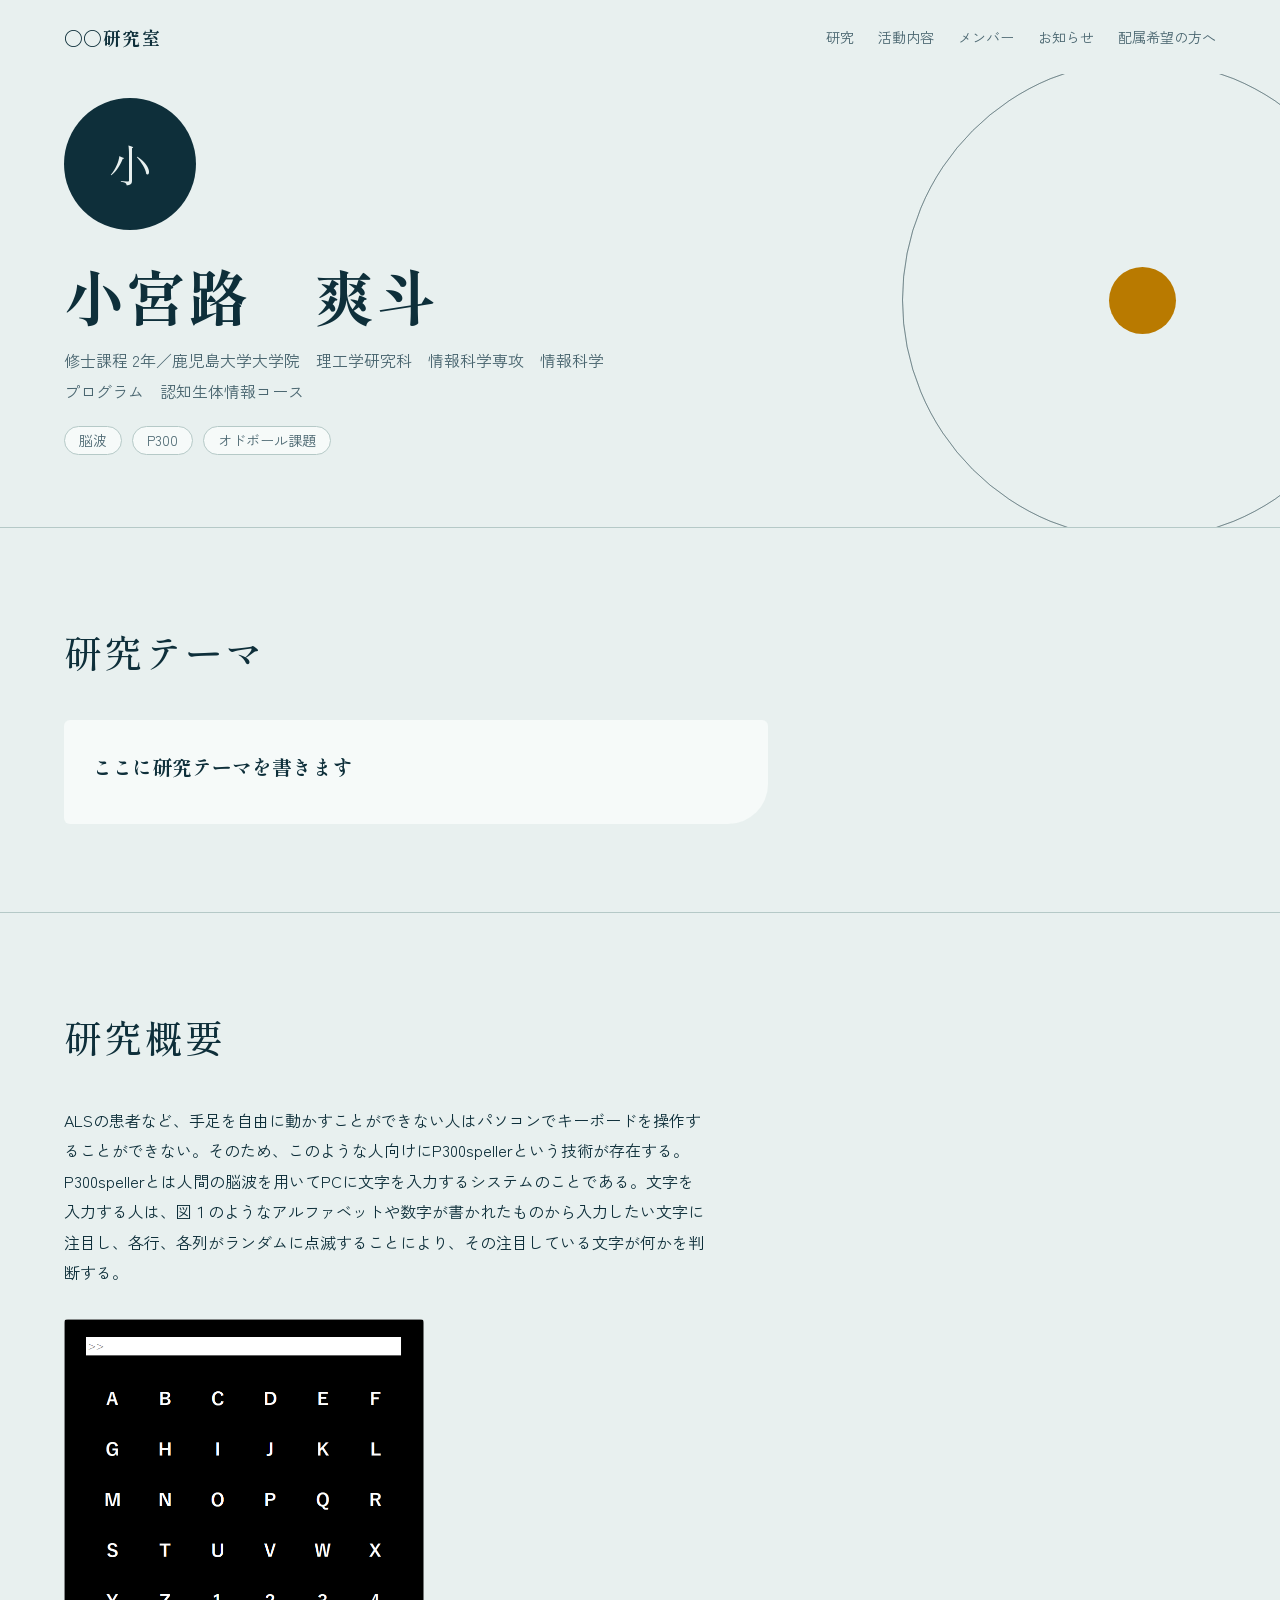
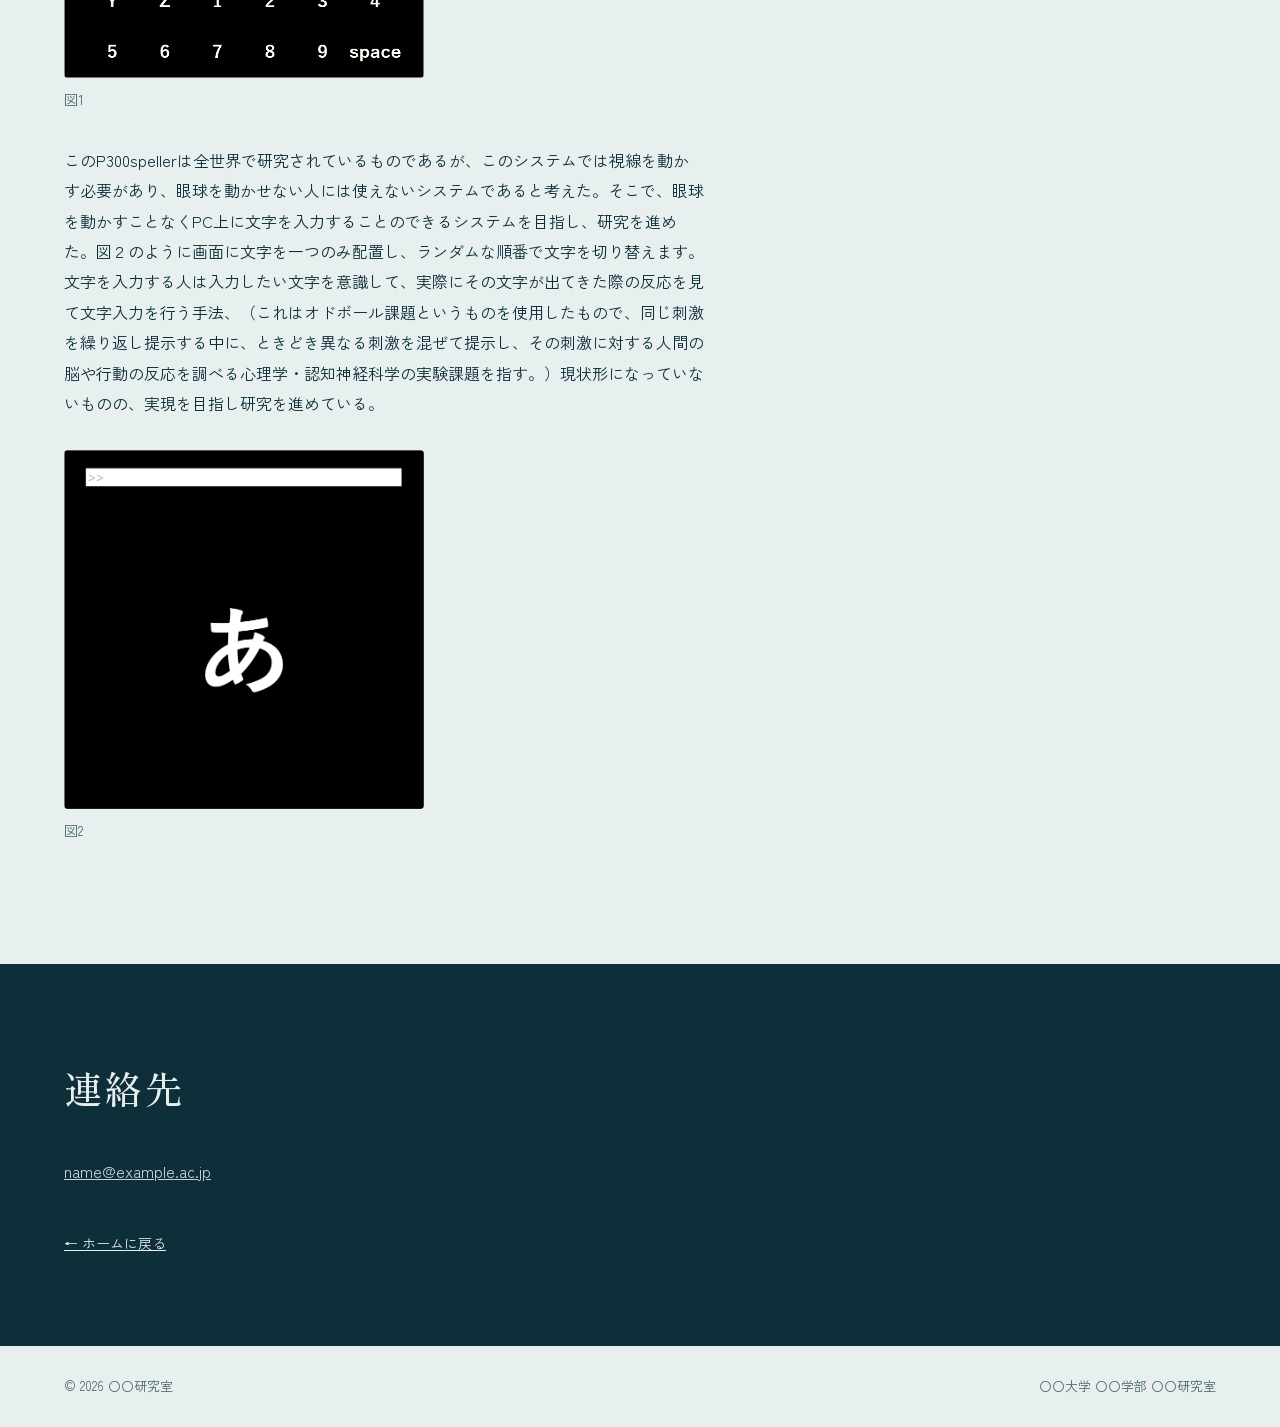
==== researcher-1.html @ 86d59495 "Update researcher-1.html" ====
<!DOCTYPE html>
<html lang="ja">
<head>
<meta charset="UTF-8">
<meta name="viewport" content="width=device-width, initial-scale=1">
<title>研究紹介</title>
<link rel="stylesheet" href="https://fonts.googleapis.com/css2?family=Shippori+Mincho:wght@500;800&family=Zen+Kaku+Gothic+New:wght@400;500&display=swap">
<link rel="stylesheet" href="style.css">
</head>
<body>
<nav id="site-nav"></nav>
<main id="main"></main>
<footer id="site-footer"></footer>
<script src="site.js"></script>
<script>
/* この研究者の内容。ここを編集してください */
renderResearcher({
  name: "小宮路　爽斗",
  role: "修士課程 2年",
  affiliation: "鹿児島大学大学院　理工学研究科　情報科学専攻　情報科学プログラム　認知生体情報コース",
  photo: "",                       // 例: "images/yamada.jpg"
  keywords: ["脳波", "P300", "オドボール課題"],
  summary: [
    "ALSの患者など、手足を自由に動かすことができない人はパソコンでキーボードを操作することができない。そのため、このような人向けにP300spellerという技術が存在する。P300spellerとは人間の脳波を用いてPCに文字を入力するシステムのことである。文字を入力する人は、図１のようなアルファベットや数字が書かれたものから入力したい文字に注目し、各行、各列がランダムに点滅することにより、その注目している文字が何かを判断する。",
    { src: "images/fig1.png", caption: "", width: "360px" },   // 図1：文章の途中に入る画像（width で大きさを調整）
    "このP300spellerは全世界で研究されているものであるが、このシステムでは視線を動かす必要があり、眼球を動かせない人には使えないシステムであると考えた。そこで、眼球を動かすことなくPC上に文字を入力することのできるシステムを目指し、研究を進めた。図２のように画面に文字を一つのみ配置し、ランダムな順番で文字を切り替えます。文字を入力する人は入力したい文字を意識して、実際にその文字が出てきた際の反応を見て文字入力を行う手法、（これはオドボール課題というものを使用したもので、同じ刺激を繰り返し提示する中に、ときどき異なる刺激を混ぜて提示し、その刺激に対する人間の脳や行動の反応を調べる心理学・認知神経科学の実験課題を指す。）現状形になっていないものの、実現を目指し研究を進めている。",
    { src: "images/fig2.png", caption: "", width: "360px" }    // 図2：研究概要の最後に入る画像
  ],
  topics: [   // 研究テーマ（テーマ名のみ。説明を足すときは text: "..." を追加）
    { title: "ここに研究テーマを書きます" }
  ],
  email: "name@example.ac.jp"
});
</script>
</body>
</html>
---- style.css ----
/* ===== デザイン設定：色とフォントはここで変更 ===== */
:root{
  --bg:#e8f0ef; --surface:#f6faf9; --ink:#0e2f3a; --muted:#4a6670; --line:#b5c9c7;
  --accent:#b97a00; --deep:#0e2f3a; --onDeep:#e8f0ef; --ring:rgba(14,47,58,.22);
  --serif:"Shippori Mincho","Hiragino Mincho ProN","Yu Mincho",serif;
  --sans:"Zen Kaku Gothic New","Hiragino Sans","Yu Gothic",sans-serif;
  color-scheme:light;
}
@media (prefers-color-scheme:dark){
  :root{--bg:#0a1d25;--surface:#10303b;--ink:#e3eeed;--muted:#97b2b8;--line:#244652;--accent:#f0b840;--deep:#05131a;--onDeep:#e3eeed;--ring:rgba(227,238,237,.2);color-scheme:dark}
}
*{box-sizing:border-box}
html{scroll-behavior:smooth;scroll-padding-top:8px}
body{margin:0;background:var(--bg);color:var(--ink);font-family:var(--sans);line-height:1.9;font-size:16px;-webkit-text-size-adjust:100%}
a{color:inherit}
:focus-visible{outline:2px solid var(--accent);outline-offset:3px}

/* nav */
nav{display:flex;justify-content:space-between;align-items:center;flex-wrap:wrap;gap:8px 24px;padding:20px clamp(20px,5vw,64px);position:relative;z-index:2}
nav .logo{font-family:var(--serif);font-weight:700;font-size:18px;letter-spacing:.08em;text-decoration:none}
nav div{display:flex;gap:24px;font-size:14px;flex-wrap:wrap}
nav div a{text-decoration:none;color:var(--muted)}
nav div a:hover,nav div a[aria-current]{color:var(--ink)}

/* hero */
.hero{position:relative;min-height:80vh;padding:40px clamp(20px,5vw,64px) 80px;display:flex;flex-direction:column;justify-content:flex-end;overflow:hidden}
.ripples{position:absolute;right:-8vw;top:46%;width:min(80vw,720px);aspect-ratio:1;transform:translateY(-50%)}
.ripples i{position:absolute;inset:0;margin:auto;border-radius:50%;border:1.5px solid var(--ring);animation:ring 9s ease-out infinite}
.ripples i:nth-child(2){animation-delay:-3s}
.ripples i:nth-child(3){animation-delay:-6s}
.ripples em{position:absolute;inset:0;margin:auto;width:14%;aspect-ratio:1;border-radius:50%;background:var(--accent)}
@keyframes ring{from{width:12%;height:12%;opacity:1}to{width:100%;height:100%;opacity:0}}
.hero h1{position:relative;font-family:var(--serif);font-weight:800;font-size:clamp(38px,7vw,88px);line-height:1.35;letter-spacing:.04em;margin:0 0 24px;max-width:12em}
.hero p{position:relative;max-width:34em;margin:0;color:var(--muted)}
.facts{display:flex;gap:clamp(20px,4vw,56px);flex-wrap:wrap;margin-top:36px;position:relative}
.facts div{border-left:2px solid var(--accent);padding-left:14px;font-size:14px;color:var(--muted)}
.facts b{display:block;font-family:var(--serif);font-size:22px;color:var(--ink)}

/* sections */
section{padding:88px clamp(20px,5vw,64px);border-top:1px solid var(--line)}
h2{font-family:var(--serif);font-weight:500;font-size:clamp(26px,3.4vw,38px);letter-spacing:.06em;margin:0 0 32px}
h3.group{font-family:var(--serif);font-weight:500;font-size:16px;letter-spacing:.12em;color:var(--accent);margin:0 0 20px}
h3.group:not(:first-of-type){margin-top:48px}
.text{max-width:52em}
.text p{max-width:40em;margin:0 0 1em}

.themes{display:grid;grid-template-columns:repeat(3,1fr);gap:20px}
.theme{background:var(--surface);padding:28px;border-radius:6px 6px 40px 6px}
.theme h3{font-family:var(--serif);font-size:20px;margin:0 0 10px}
.theme p{margin:0;color:var(--muted);font-size:15px}
.theme img{display:block;max-width:100%;margin-top:16px;border-radius:4px}
.themes .theme:nth-child(3n+2){transform:translateY(28px)}
.themes.one{grid-template-columns:1fr;max-width:44em}

.people{display:grid;grid-template-columns:repeat(auto-fill,minmax(220px,1fr));gap:28px 20px}
.person{font-size:14px;color:var(--muted);text-decoration:none;display:block}
.person .av{width:84px;height:84px;border-radius:50%;margin-bottom:12px;background:var(--deep);color:var(--onDeep);display:grid;place-items:center;font-family:var(--serif);font-size:28px;overflow:hidden}
.person .av img{width:100%;height:100%;object-fit:cover}
.person b{display:block;color:var(--ink);font-size:16px}
.person .go{display:inline-block;margin-top:6px;color:var(--accent);font-weight:500;transition:transform .2s}
a.person:hover b{text-decoration:underline;text-underline-offset:5px;text-decoration-thickness:1px}
a.person:hover .go{transform:translateX(6px)}
a.person:hover .av{background:var(--accent);color:var(--bg)}

ul.pubs{list-style:none;margin:0;padding:0;max-width:52em}
.pubs li{display:grid;grid-template-columns:5em 1fr;gap:12px;padding:16px 0;border-bottom:1px solid var(--line)}
.pubs.news li{grid-template-columns:8em 1fr}
.pubs time,.pubs .year{font-family:var(--serif);color:var(--accent);font-weight:800}
.pubs b{font-weight:500;color:var(--ink)}
.pubs span.note{display:block;color:var(--muted);font-size:14px}

.join{background:var(--deep);color:var(--onDeep);border-top:0}
.join p{max-width:36em;color:inherit;opacity:.85;margin:0 0 1em}
.join a.btn{display:inline-block;margin-top:12px;background:var(--accent);color:#10222a;text-decoration:none;font-weight:500;padding:12px 28px;border-radius:999px;transition:transform .2s}
.join a.btn:hover{transform:translateY(-2px)}
.join dl{display:grid;grid-template-columns:7em 1fr;gap:8px 12px;margin:32px 0 0;font-size:14px;opacity:.85}
.join dd{margin:0}
.join a{color:inherit}
.join a.btn{color:#10222a}

/* researcher page */
.hero.small{min-height:auto;padding:24px clamp(20px,5vw,64px) 72px;justify-content:flex-start}
.hero.small .ripples{top:50%;width:min(60vw,480px)}
.hero.small .av{position:relative;width:132px;height:132px;border-radius:50%;margin-bottom:24px;background:var(--deep);color:var(--onDeep);display:grid;place-items:center;font-family:var(--serif);font-size:44px;overflow:hidden}
 .figures{display:grid;grid-template-columns:repeat(2,1fr);gap:24px;margin-top:36px;max-width:52em}
.figures.one{grid-template-columns:1fr}
.figures figure{margin:0}
.text>figure{margin:32px 0}
.figures img,.text>figure img{display:block;width:100%;border-radius:4px}
.figures .ph,.text>figure .ph{aspect-ratio:4/3;display:grid;place-items:center;border:1px dashed var(--line);border-radius:4px;background:var(--surface);color:var(--muted);font-size:14px}
.figures figcaption,.text>figure figcaption{margin-top:8px;font-size:14px;color:var(--muted)}
.hero.small .av img{width:100%;height:100%;object-fit:cover}
.hero.small h1{font-size:clamp(34px,5.5vw,60px);margin-bottom:10px}
ul.tags{display:flex;flex-wrap:wrap;gap:8px 10px;list-style:none;margin:20px 0 0;padding:0;position:relative}
ul.tags li{border:1px solid var(--line);border-radius:999px;padding:0 14px;font-size:14px;color:var(--muted);background:var(--surface)}
.back{display:inline-block;margin-top:28px;font-size:14px}

footer{padding:28px clamp(20px,5vw,64px);color:var(--muted);font-size:13px;display:flex;justify-content:space-between;gap:12px;flex-wrap:wrap}

@media (max-width:760px){
  nav div{gap:14px}
  .themes{grid-template-columns:1fr}
  .themes .theme:nth-child(3n+2){transform:none}
  .people{grid-template-columns:1fr 1fr}
  .figures{grid-template-columns:1fr}
  .ripples{top:30%;right:-30vw;width:110vw}
  .hero.small .ripples{top:30%}
  .pubs li,.pubs.news li{grid-template-columns:1fr;gap:2px}
}
@media (prefers-reduced-motion:reduce){
  .ripples i{animation:none;width:60%;height:60%}
  .ripples i:nth-child(2){width:36%;height:36%}
  .ripples i:nth-child(3){width:84%;height:84%}
  html{scroll-behavior:auto}*{transition:none!important}
}
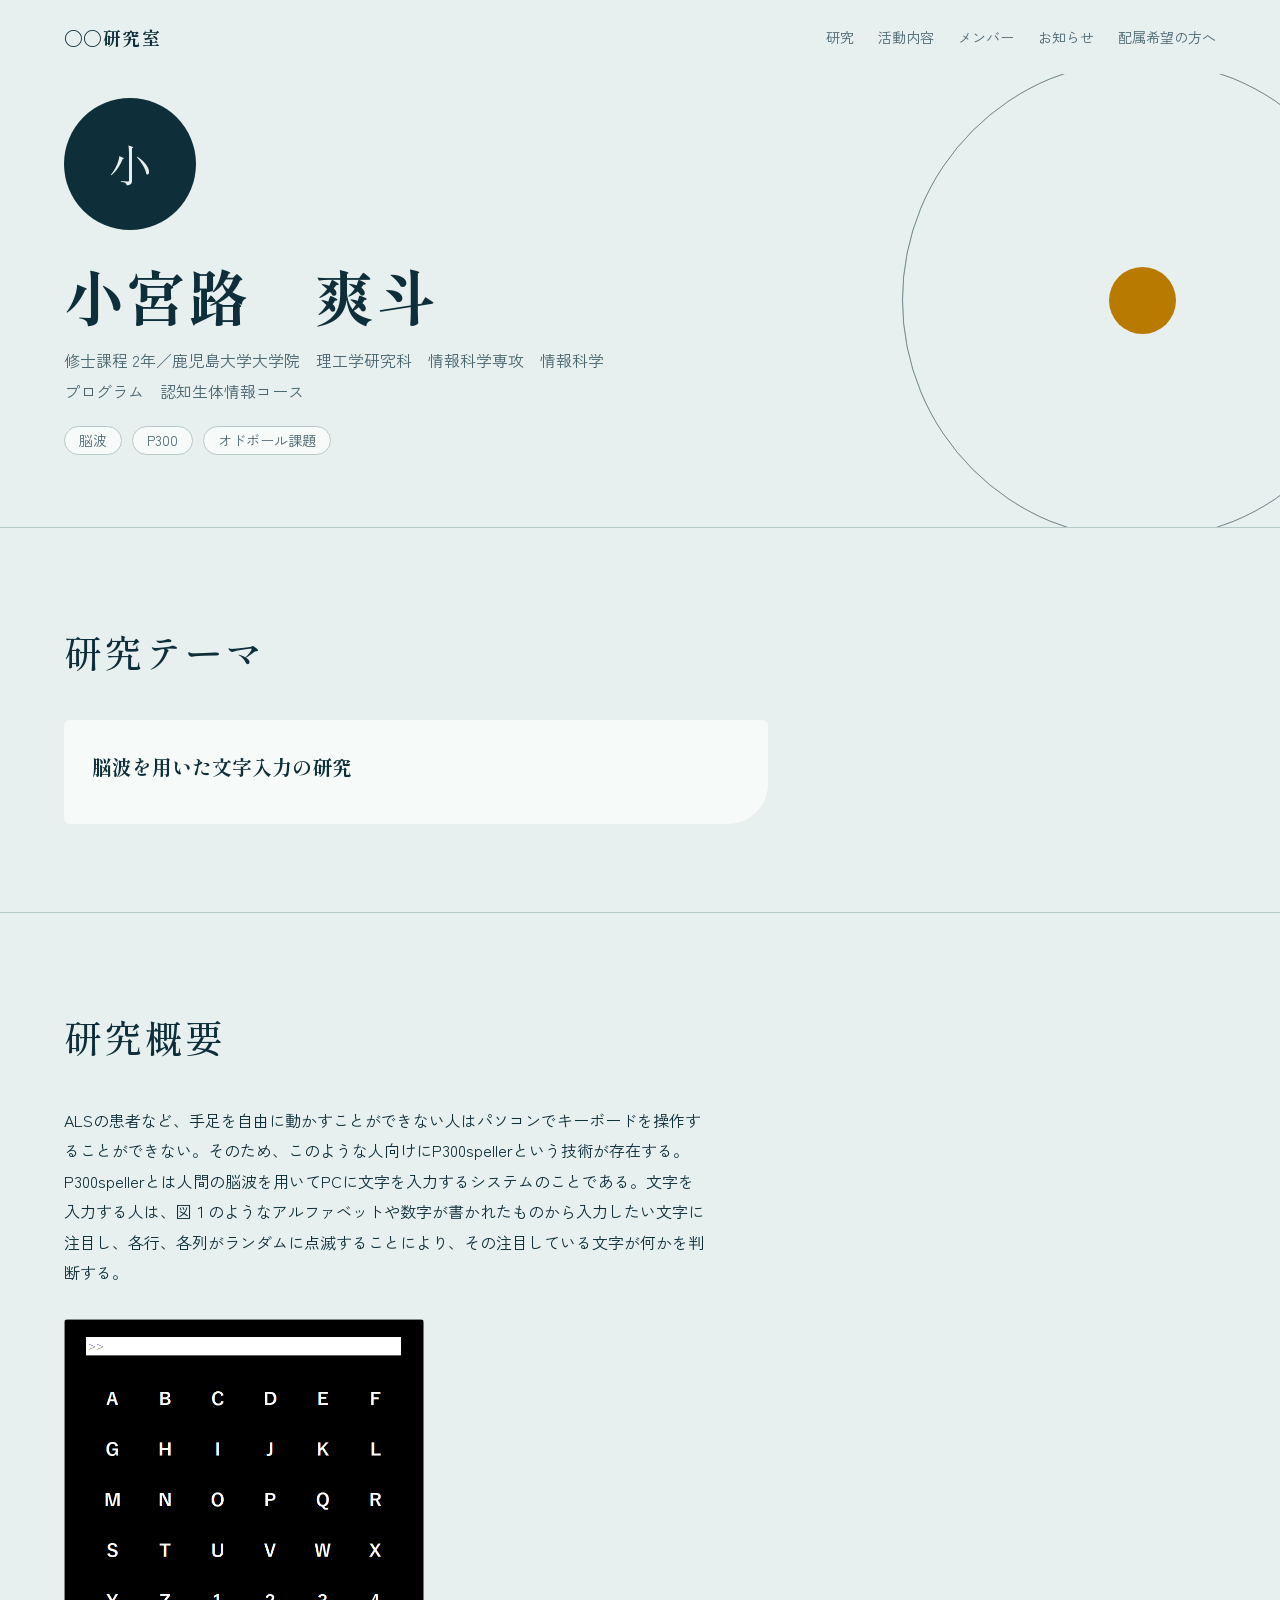
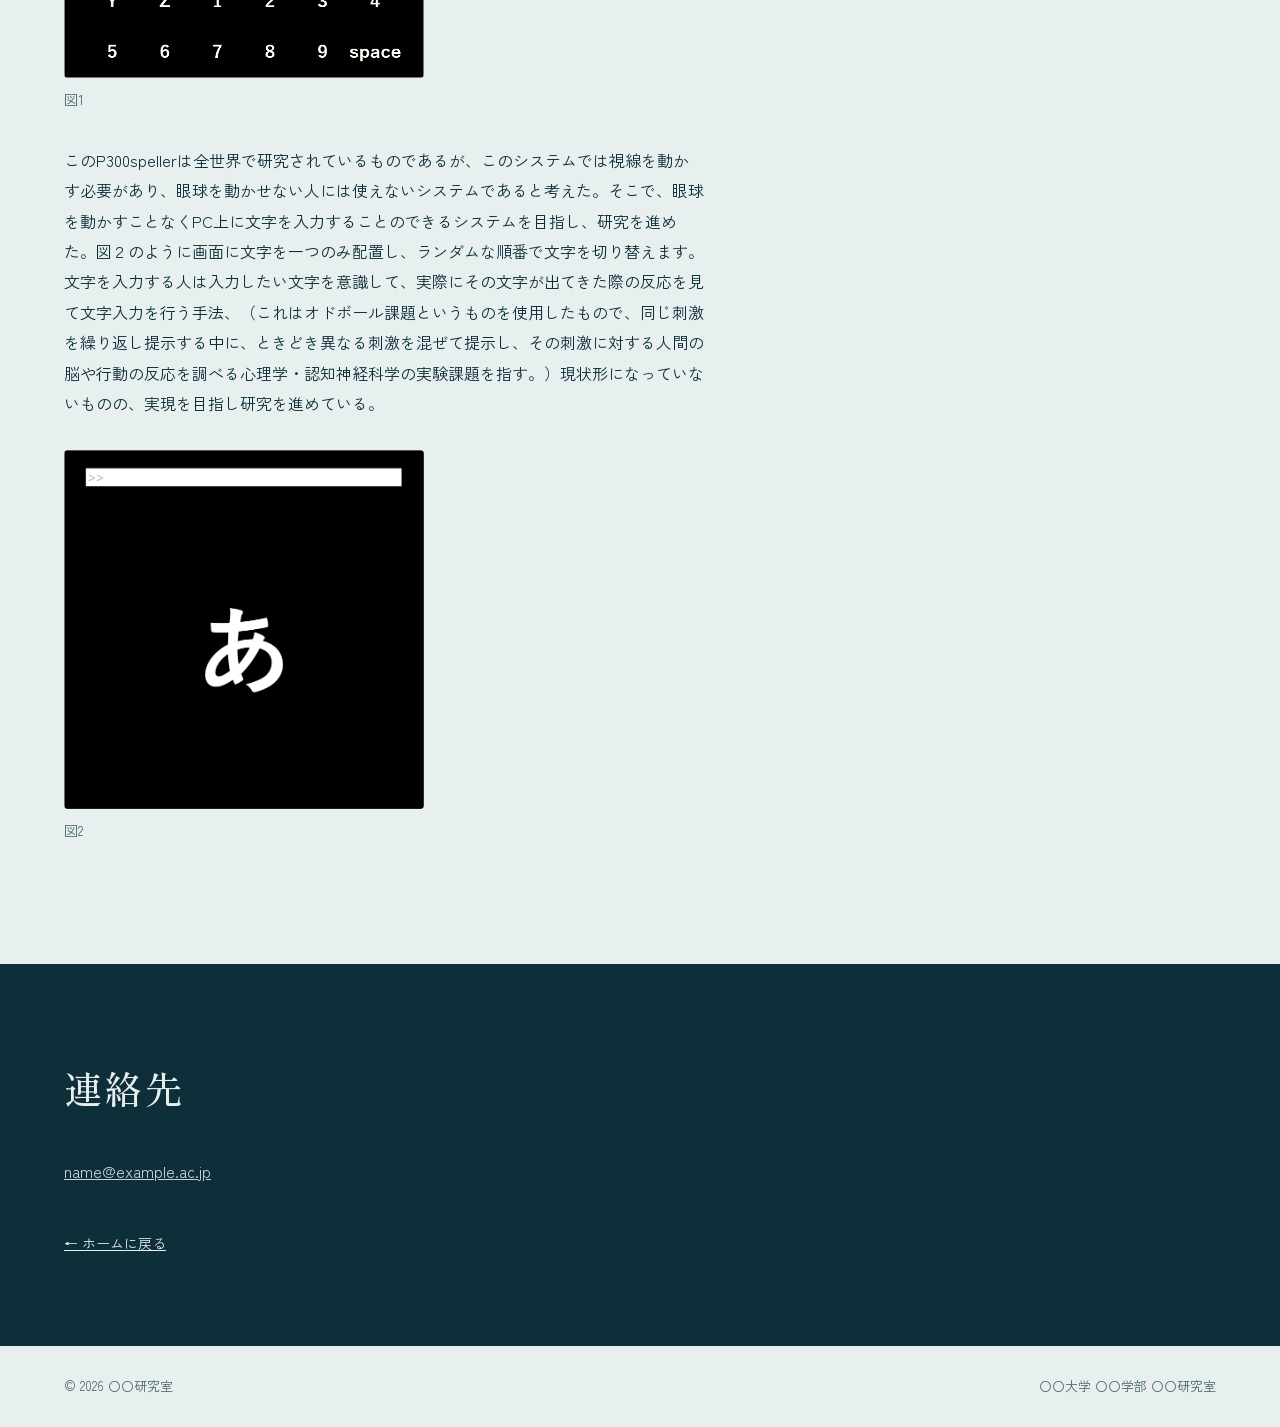
==== commit 6e62344f: "Update researcher-1.html" ====
--- a/researcher-1.html
+++ b/researcher-1.html
@@ -27,7 +27,7 @@
     { src: "images/fig2.png", caption: "", width: "360px" }    // 図2：研究概要の最後に入る画像
   ],
   topics: [   // 研究テーマ（テーマ名のみ。説明を足すときは text: "..." を追加）
-    { title: "ここに研究テーマを書きます" }
+    { title: "脳波を用いた文字入力の研究" }
   ],
   email: "name@example.ac.jp"
 });
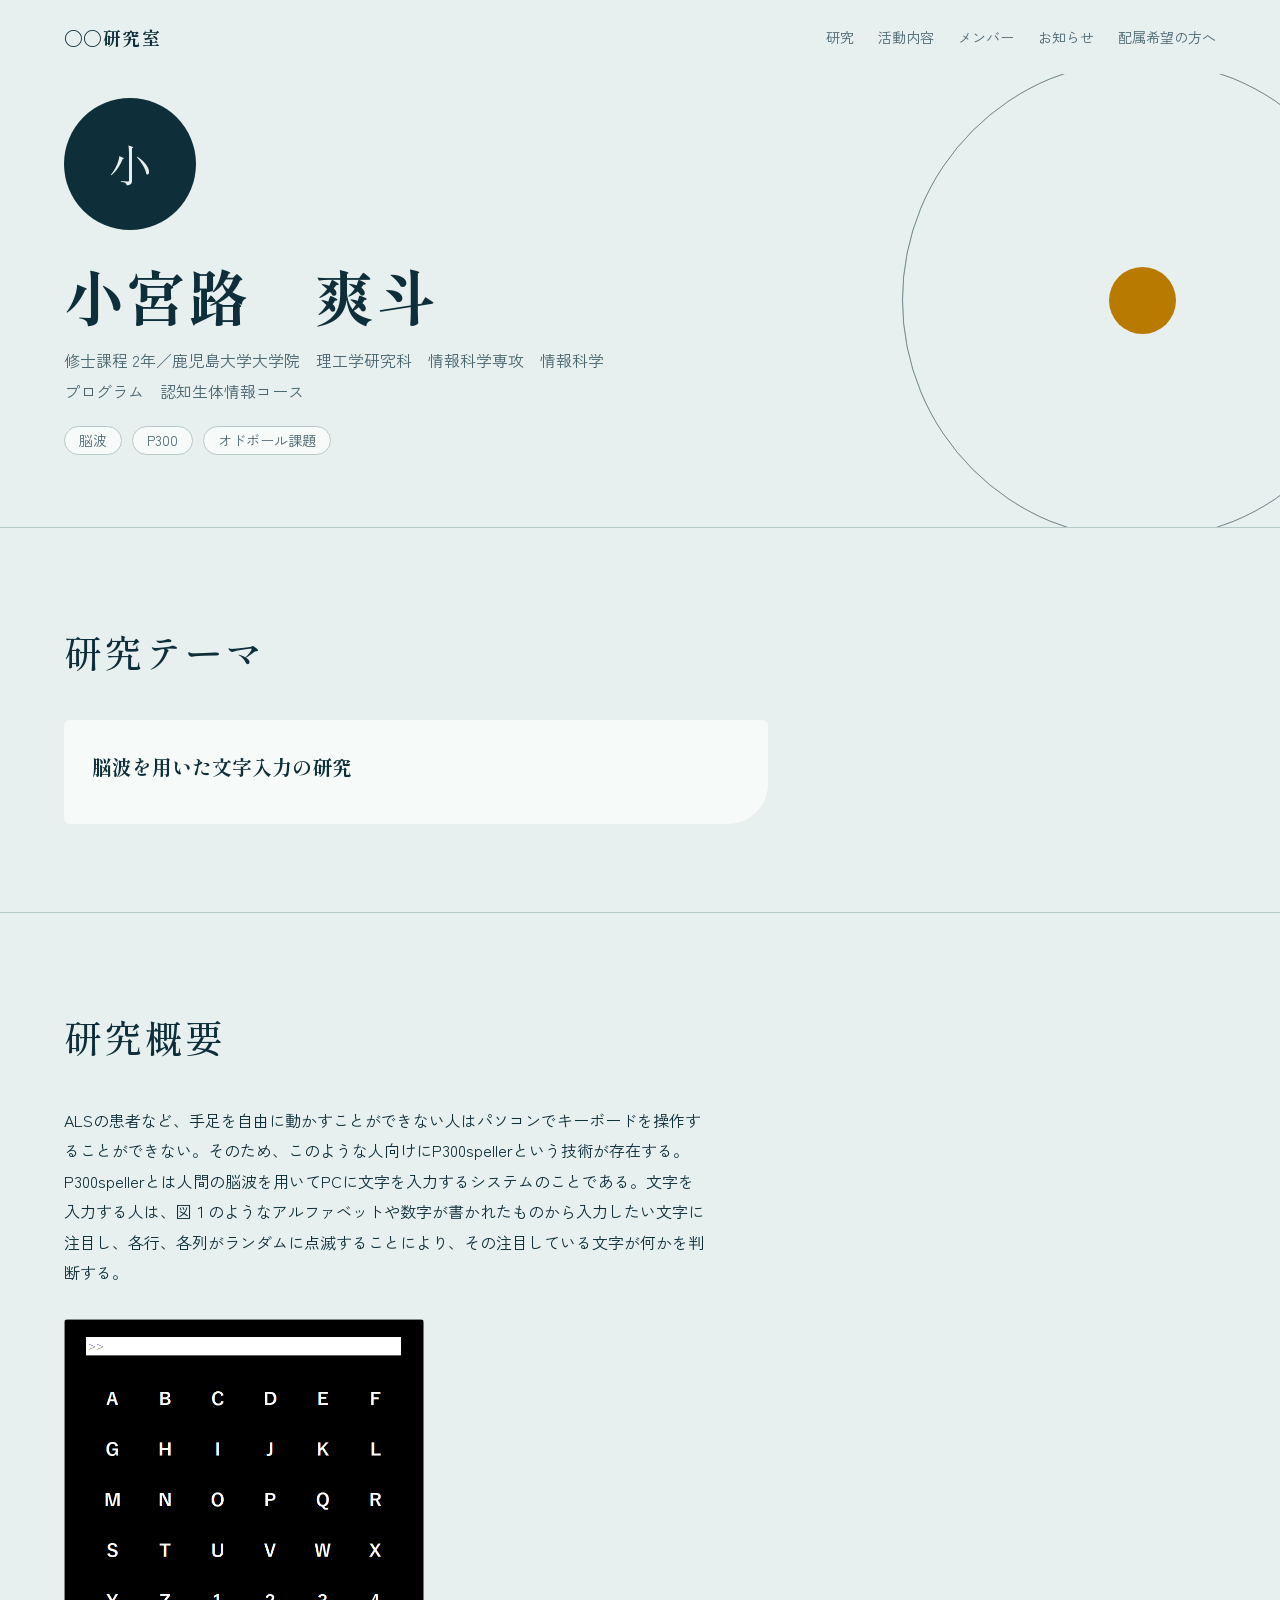
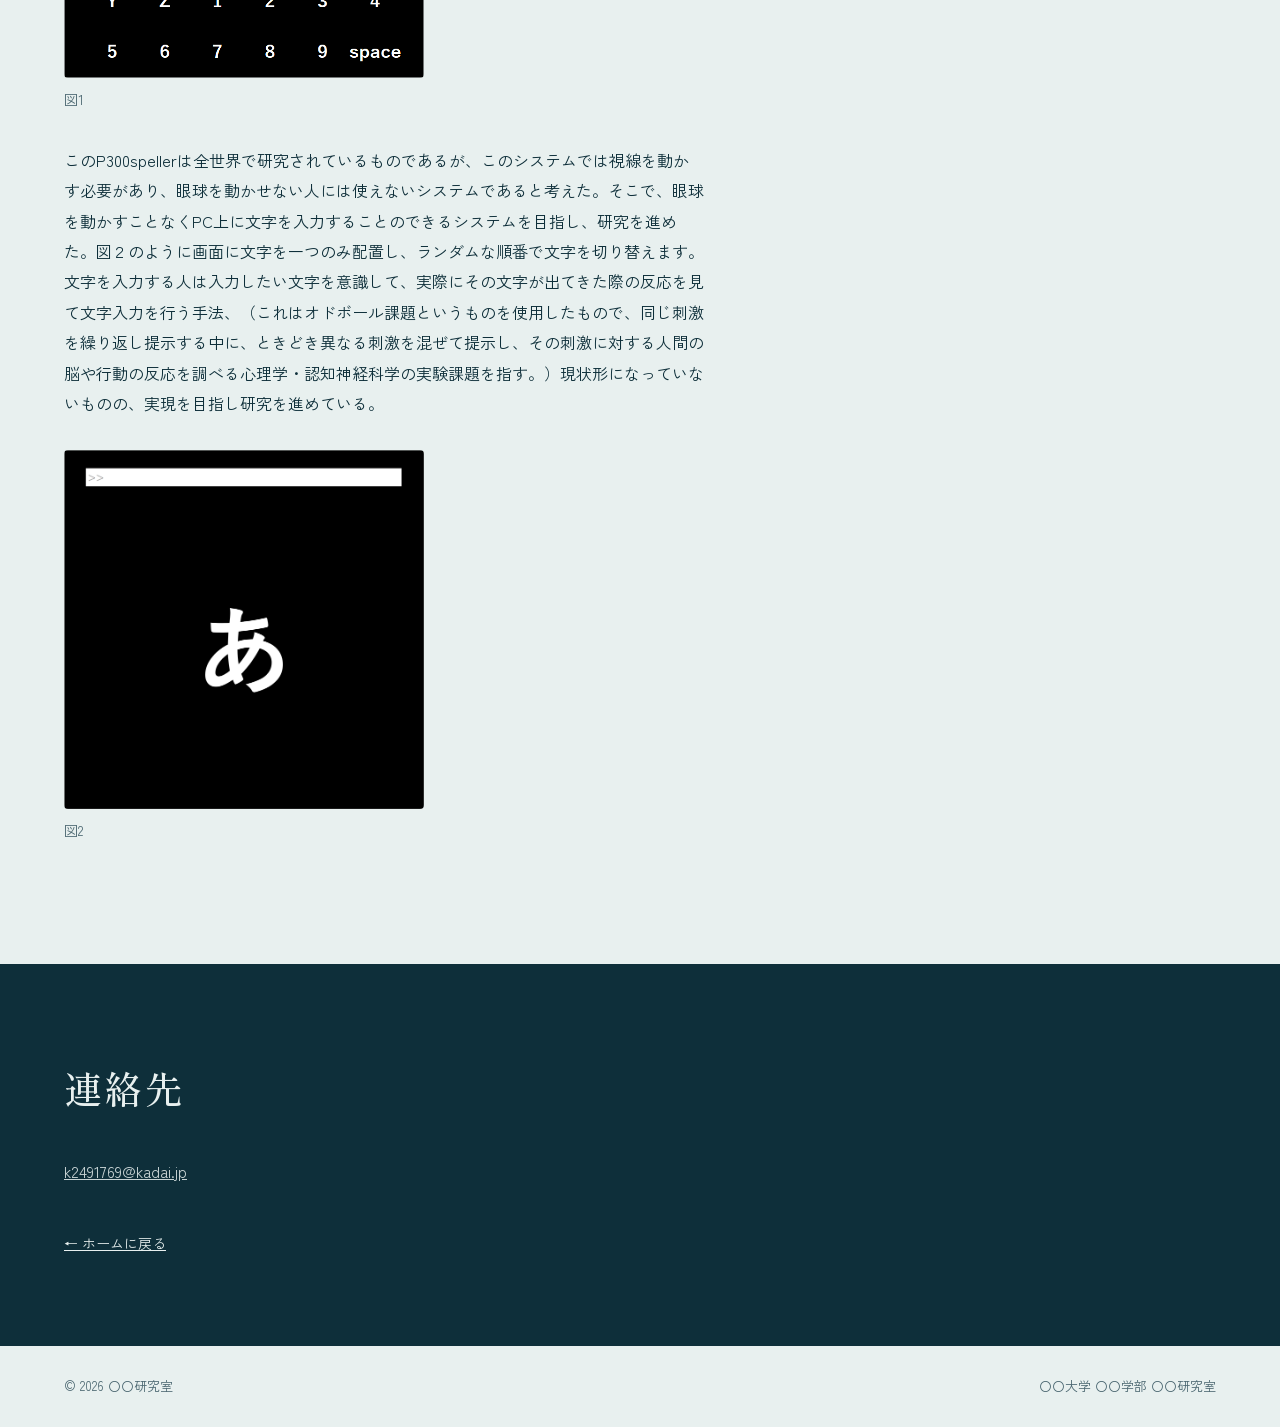
==== commit eacbd417: "Update researcher-1.html" ====
--- a/researcher-1.html
+++ b/researcher-1.html
@@ -29,7 +29,7 @@
   topics: [   // 研究テーマ（テーマ名のみ。説明を足すときは text: "..." を追加）
     { title: "脳波を用いた文字入力の研究" }
   ],
-  email: "name@example.ac.jp"
+  email: "k2491769@kadai.jp"
 });
 </script>
 </body>
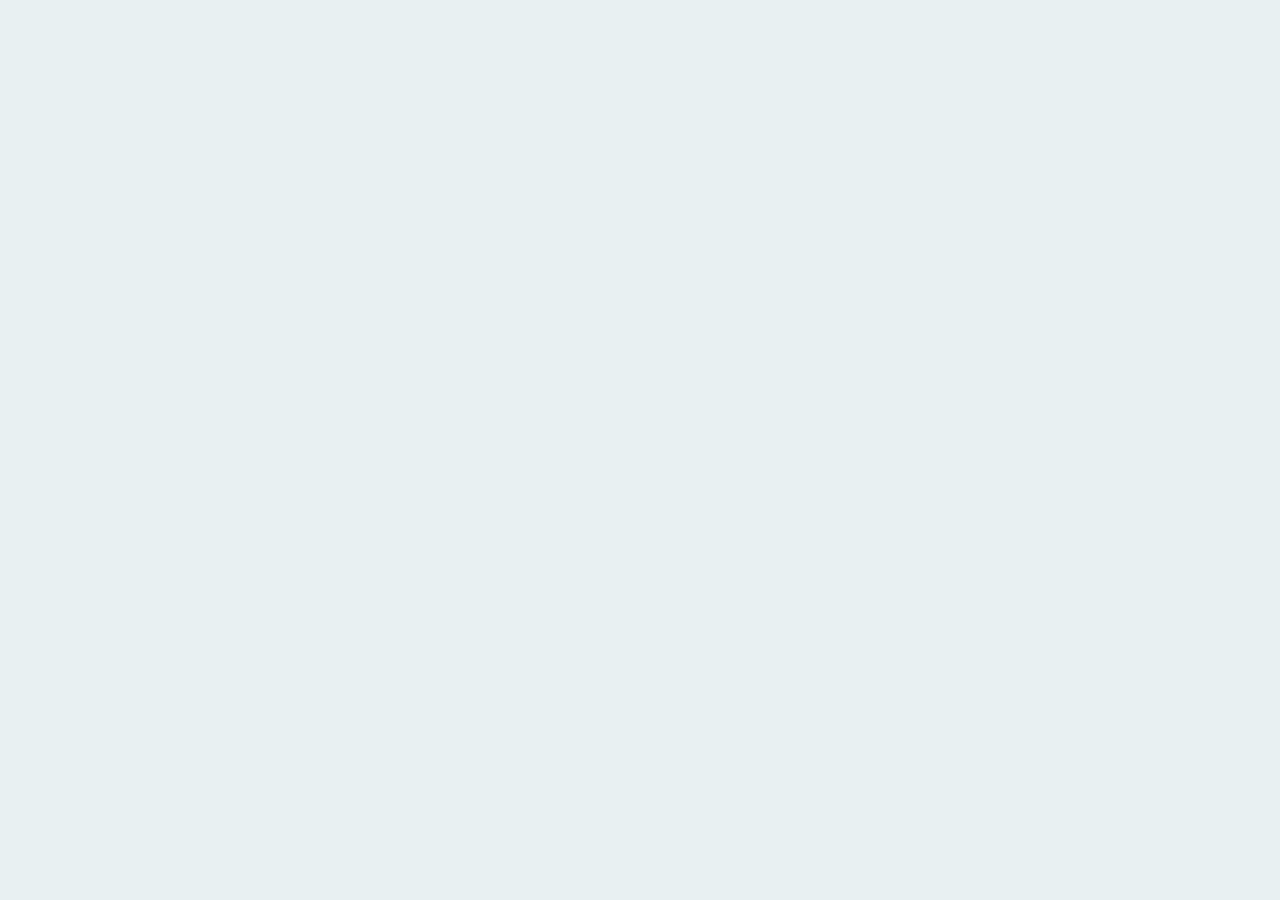
==== commit 7be6e032: "Update researcher-1.html" ====
--- a/researcher-1.html
+++ b/researcher-1.html
@@ -28,6 +28,13 @@
   ],
   topics: [   // 研究テーマ（テーマ名のみ。説明を足すときは text: "..." を追加）
     { title: "脳波を用いた文字入力の研究" }
+  challenges: [   // 研究で苦労したこと（文章。画像も summary と同じ書き方で入れられます）
+    "研究を進める中で苦労したことと、それをどう乗り越えたかを書きます。",
+    "なかなか思うような結果が出なく、意欲がなくなることが多くありましたが、仲間たちの協力もあり何とか研究を続けることができた"
+  ],
+  faq: [   // よくある質問（q: 質問, a: 答え。項目は自由に増減できます）
+    { q: "配属前に勉強しておくことはありますか？", a: "研究したいテーマについて勉強しておくといいですが、必須ではないです。" },
+    { q: "研究室での1日の過ごし方を教えてください。", a: "コアタイムはなく、基本研究室にいることはないです。自宅で解析を進めることがほとんどです" }
   ],
   email: "k2491769@kadai.jp"
 });
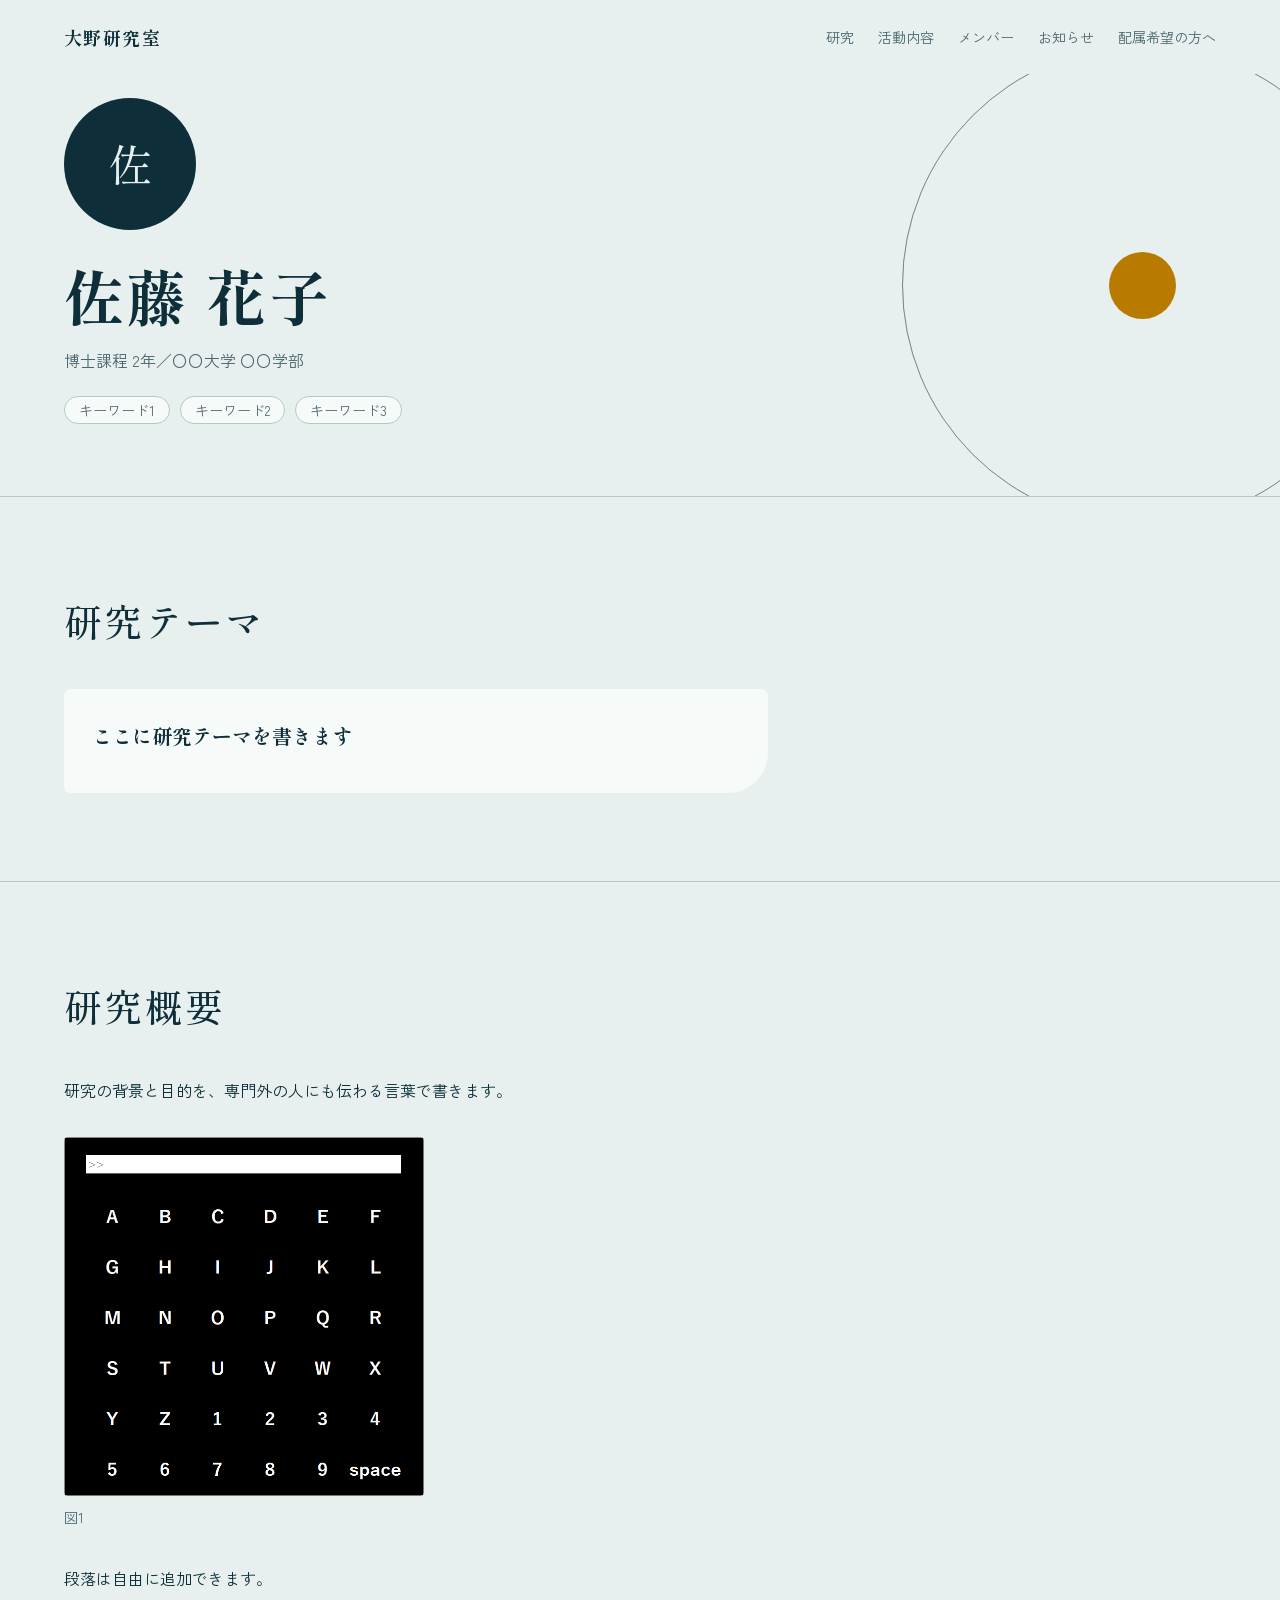
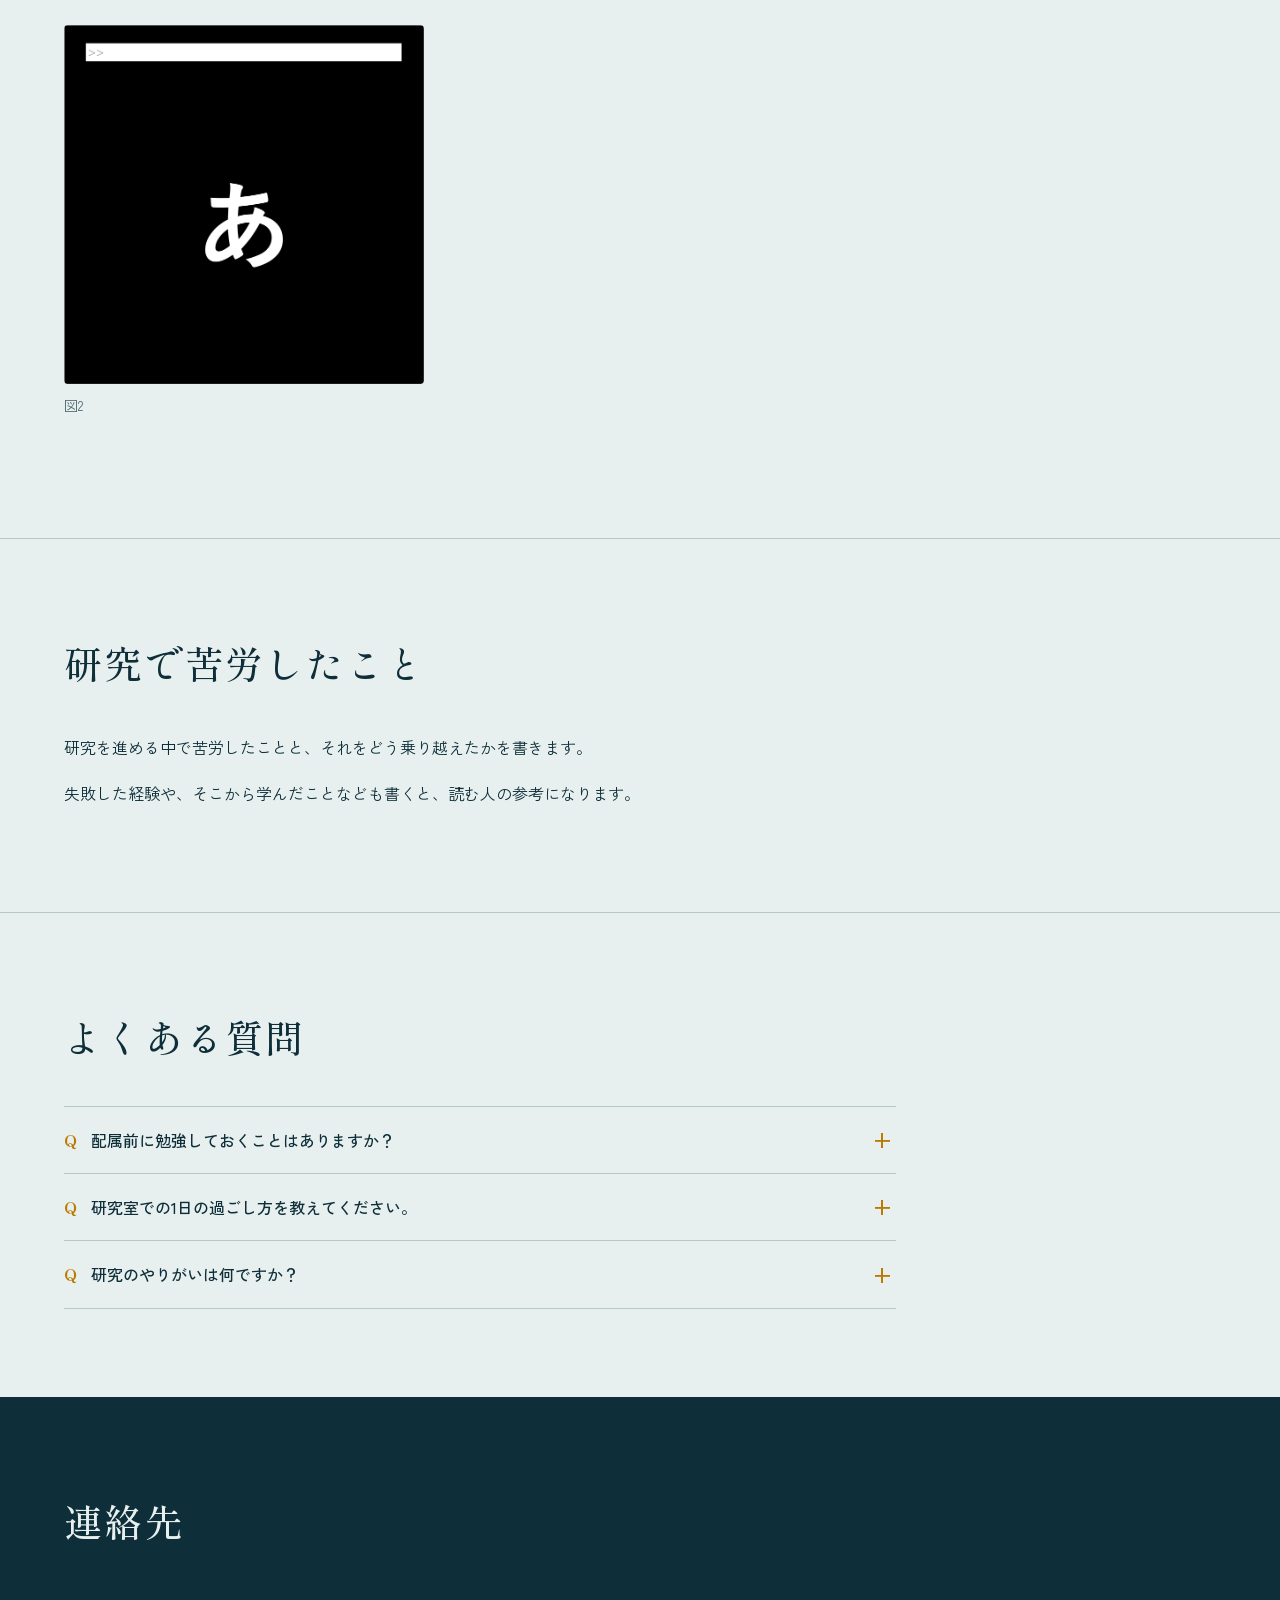
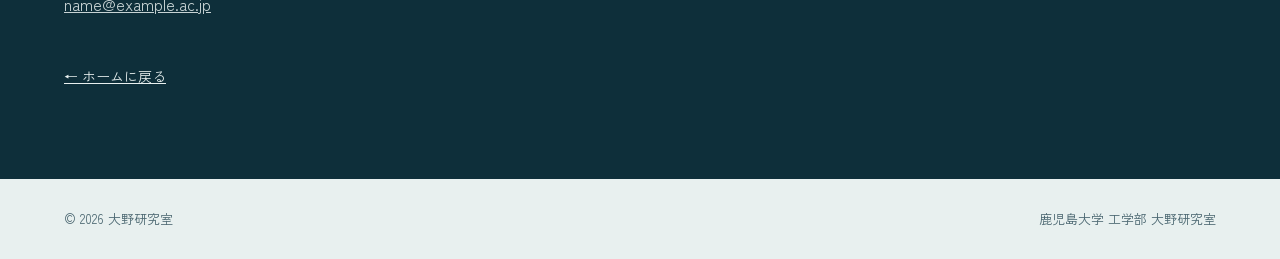
==== commit 3e732ed2: "Update researcher-1.html" ====
--- a/researcher-1.html
+++ b/researcher-1.html
@@ -14,30 +14,63 @@
 <script src="site.js"></script>
 <script>
 /* この研究者の内容。ここを編集してください */
-renderResearcher({
-  name: "小宮路　爽斗",
-  role: "修士課程 2年",
-  affiliation: "鹿児島大学大学院　理工学研究科　情報科学専攻　情報科学プログラム　認知生体情報コース",
+const R1 = {
+  name: "佐藤 花子",
+  role: "博士課程 2年",
+  affiliation: "〇〇大学 〇〇学部",
   photo: "",                       // 例: "images/yamada.jpg"
-  keywords: ["脳波", "P300", "オドボール課題"],
+  keywords: ["キーワード1", "キーワード2", "キーワード3"],
   summary: [
-    "ALSの患者など、手足を自由に動かすことができない人はパソコンでキーボードを操作することができない。そのため、このような人向けにP300spellerという技術が存在する。P300spellerとは人間の脳波を用いてPCに文字を入力するシステムのことである。文字を入力する人は、図１のようなアルファベットや数字が書かれたものから入力したい文字に注目し、各行、各列がランダムに点滅することにより、その注目している文字が何かを判断する。",
+    "研究の背景と目的を、専門外の人にも伝わる言葉で書きます。",
     { src: "images/fig1.png", caption: "", width: "360px" },   // 図1：文章の途中に入る画像（width で大きさを調整）
-    "このP300spellerは全世界で研究されているものであるが、このシステムでは視線を動かす必要があり、眼球を動かせない人には使えないシステムであると考えた。そこで、眼球を動かすことなくPC上に文字を入力することのできるシステムを目指し、研究を進めた。図２のように画面に文字を一つのみ配置し、ランダムな順番で文字を切り替えます。文字を入力する人は入力したい文字を意識して、実際にその文字が出てきた際の反応を見て文字入力を行う手法、（これはオドボール課題というものを使用したもので、同じ刺激を繰り返し提示する中に、ときどき異なる刺激を混ぜて提示し、その刺激に対する人間の脳や行動の反応を調べる心理学・認知神経科学の実験課題を指す。）現状形になっていないものの、実現を目指し研究を進めている。",
+    "段落は自由に追加できます。",
     { src: "images/fig2.png", caption: "", width: "360px" }    // 図2：研究概要の最後に入る画像
   ],
   topics: [   // 研究テーマ（テーマ名のみ。説明を足すときは text: "..." を追加）
-    { title: "脳波を用いた文字入力の研究" }
+    { title: "ここに研究テーマを書きます" }
+  ],
   challenges: [   // 研究で苦労したこと（文章。画像も summary と同じ書き方で入れられます）
     "研究を進める中で苦労したことと、それをどう乗り越えたかを書きます。",
-    "なかなか思うような結果が出なく、意欲がなくなることが多くありましたが、仲間たちの協力もあり何とか研究を続けることができた"
+    "失敗した経験や、そこから学んだことなども書くと、読む人の参考になります。"
   ],
   faq: [   // よくある質問（q: 質問, a: 答え。項目は自由に増減できます）
-    { q: "配属前に勉強しておくことはありますか？", a: "研究したいテーマについて勉強しておくといいですが、必須ではないです。" },
-    { q: "研究室での1日の過ごし方を教えてください。", a: "コアタイムはなく、基本研究室にいることはないです。自宅で解析を進めることがほとんどです" }
+    { q: "配属前に勉強しておくことはありますか？", a: "ここに答えを書きます。" },
+    { q: "研究室での1日の過ごし方を教えてください。", a: "ここに答えを書きます。" },
+    { q: "研究のやりがいは何ですか？", a: "ここに答えを書きます。" }
   ],
-  email: "k2491769@kadai.jp"
-});
+  email: "name@example.ac.jp"
+};
+renderResearcher(R1);
+</script>
+<script>
+/* 「研究で苦労したこと」「よくある質問」の表示（このHTMLだけで動くようにするための処理。通常は編集不要）
+   site.js / style.css が新しい版で、すでに表示されている場合は何もしません */
+(function () {
+  var main = $("main"), join = main.querySelector("section.join");
+  var has = function (t) { return [].some.call(main.querySelectorAll("h2"), function (h) { return h.textContent === t; }); };
+  var sec = function (title, child) {
+    var s = el("section", {}, [el("h2", { textContent: title }), child]);
+    main.insertBefore(s, join);
+  };
+  if (R1.challenges && !has("研究で苦労したこと")) {
+    sec("研究で苦労したこと", el("div", { className: "text" }, R1.challenges.map(function (t) { return el("p", { textContent: t }); })));
+  }
+  if (R1.faq && !has("よくある質問")) {
+    document.head.append(el("style", { textContent:
+      ".faq{max-width:52em;border-top:1px solid var(--line)}" +
+      ".faq details{border-bottom:1px solid var(--line)}" +
+      ".faq summary{cursor:pointer;list-style:none;padding:18px 36px 18px 0;position:relative;font-weight:500}" +
+      ".faq summary::-webkit-details-marker{display:none}" +
+      ".faq summary::before{content:'Q';font-family:var(--serif);font-weight:800;color:var(--accent);margin-right:14px}" +
+      ".faq summary::after{content:'+';position:absolute;right:4px;top:50%;transform:translateY(-50%);color:var(--accent);font-size:22px}" +
+      ".faq details[open] summary::after{content:'−'}" +
+      ".faq p{position:relative;margin:0 0 20px;padding-left:28px;max-width:40em;color:var(--muted)}" +
+      ".faq p::before{content:'A';position:absolute;left:0;font-family:var(--serif);font-weight:800;color:var(--muted)}" }));
+    sec("よくある質問", el("div", { className: "faq" }, R1.faq.map(function (x) {
+      return el("details", {}, [el("summary", { textContent: x.q }), el("p", { textContent: x.a })]);
+    })));
+  }
+})();
 </script>
 </body>
 </html>
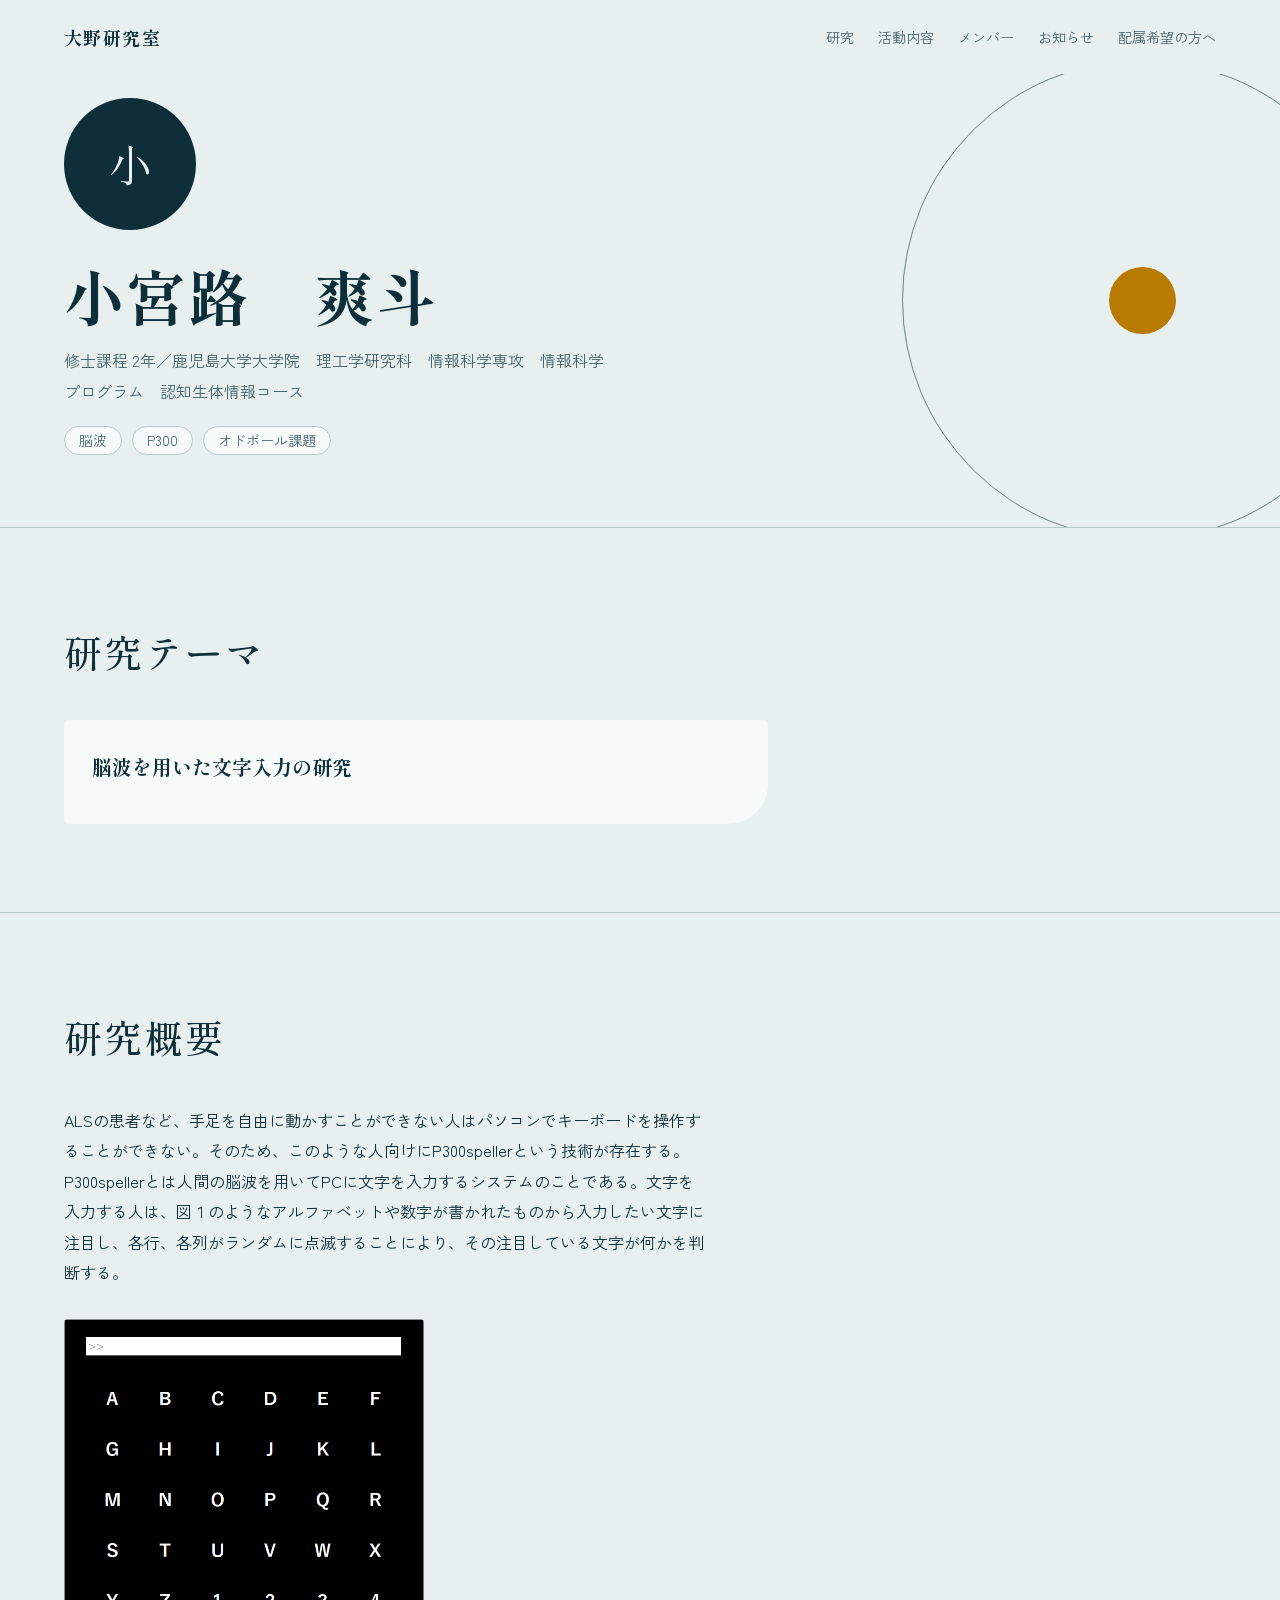
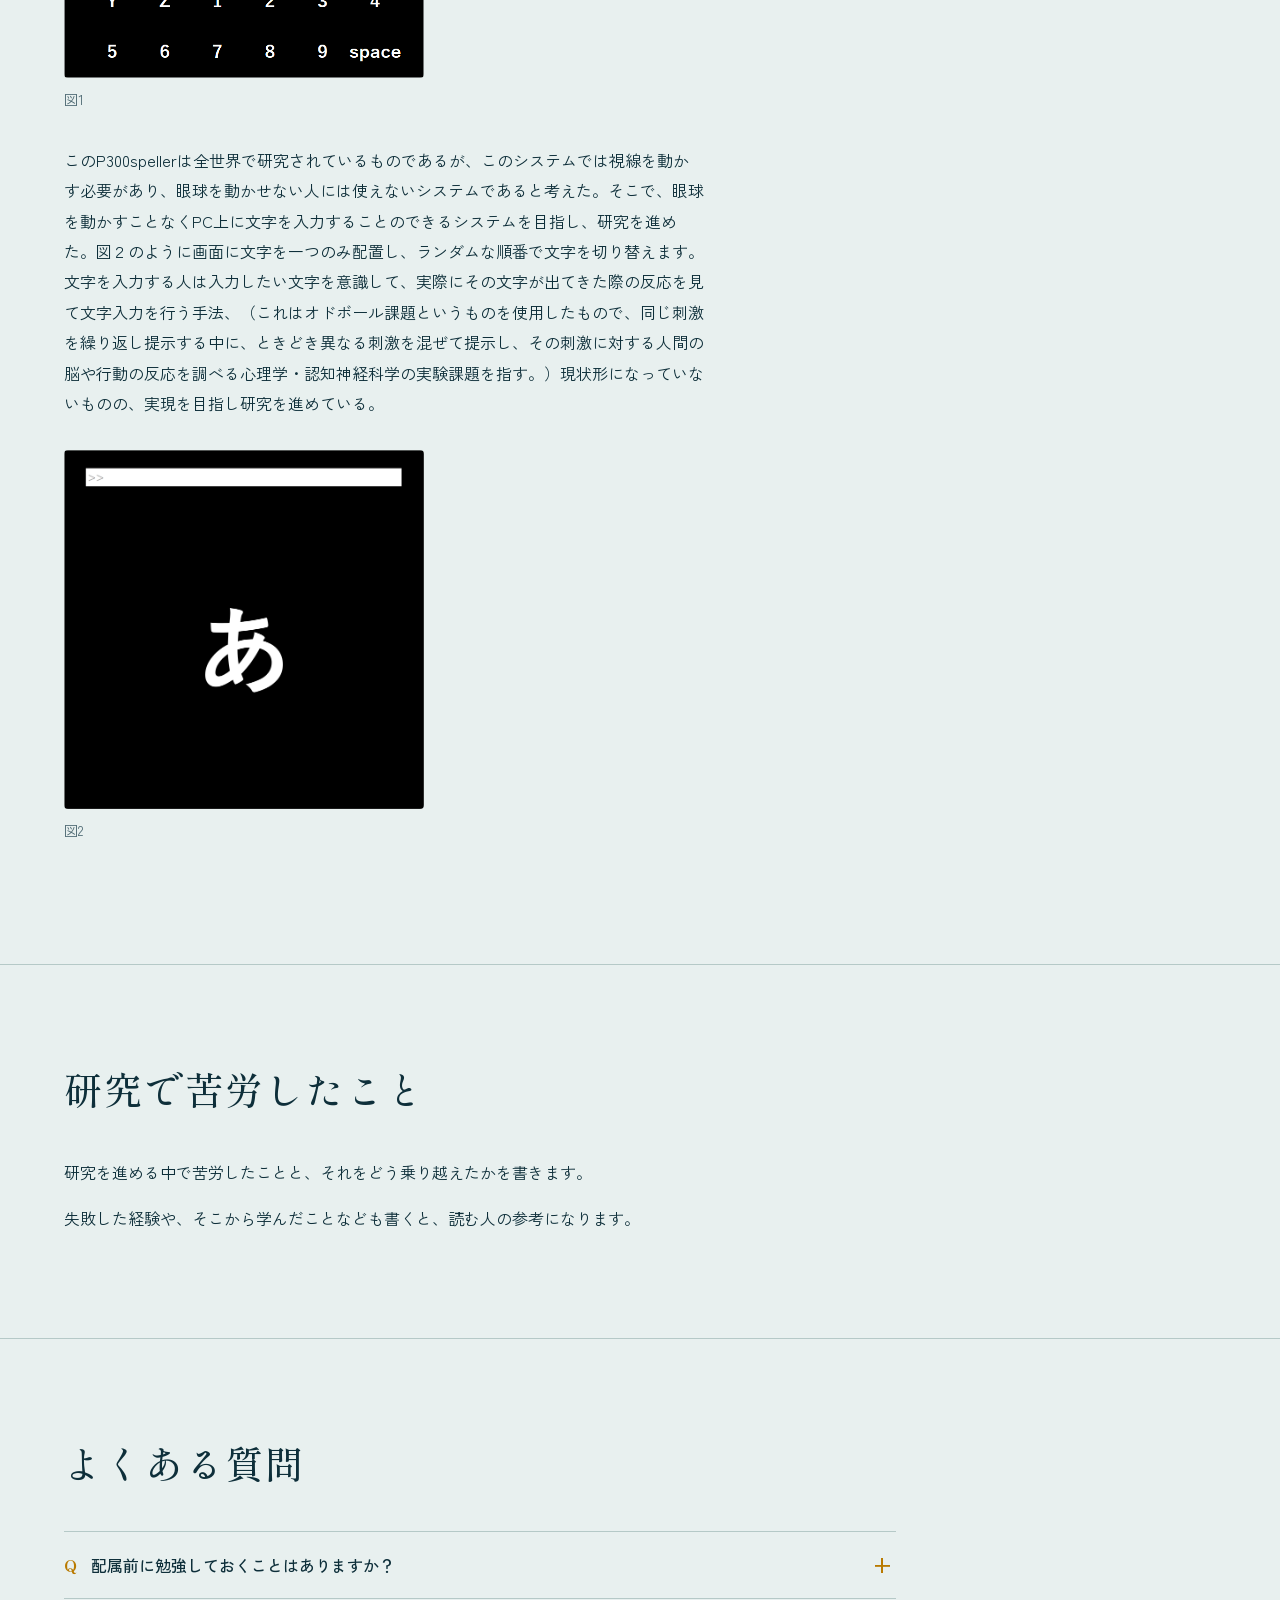
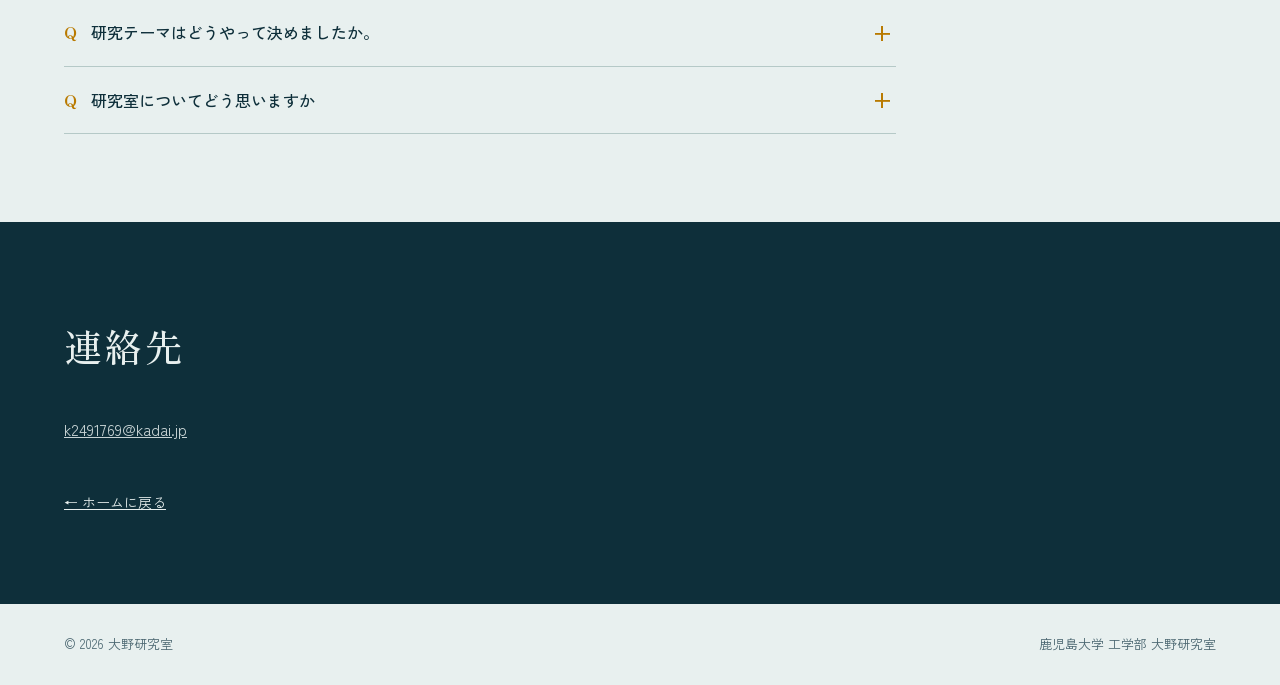
==== commit b93993b0: "Update researcher-1.html" ====
--- a/researcher-1.html
+++ b/researcher-1.html
@@ -15,30 +15,30 @@
 <script>
 /* この研究者の内容。ここを編集してください */
 const R1 = {
-  name: "佐藤 花子",
-  role: "博士課程 2年",
-  affiliation: "〇〇大学 〇〇学部",
+  name: "小宮路　爽斗",
+  role: "修士課程 2年",
+  affiliation: "鹿児島大学大学院　理工学研究科　情報科学専攻　情報科学プログラム　認知生体情報コース",
   photo: "",                       // 例: "images/yamada.jpg"
-  keywords: ["キーワード1", "キーワード2", "キーワード3"],
+  keywords: ["脳波", "P300", "オドボール課題"],
   summary: [
-    "研究の背景と目的を、専門外の人にも伝わる言葉で書きます。",
+    "ALSの患者など、手足を自由に動かすことができない人はパソコンでキーボードを操作することができない。そのため、このような人向けにP300spellerという技術が存在する。P300spellerとは人間の脳波を用いてPCに文字を入力するシステムのことである。文字を入力する人は、図１のようなアルファベットや数字が書かれたものから入力したい文字に注目し、各行、各列がランダムに点滅することにより、その注目している文字が何かを判断する。",
     { src: "images/fig1.png", caption: "", width: "360px" },   // 図1：文章の途中に入る画像（width で大きさを調整）
-    "段落は自由に追加できます。",
+    "このP300spellerは全世界で研究されているものであるが、このシステムでは視線を動かす必要があり、眼球を動かせない人には使えないシステムであると考えた。そこで、眼球を動かすことなくPC上に文字を入力することのできるシステムを目指し、研究を進めた。図２のように画面に文字を一つのみ配置し、ランダムな順番で文字を切り替えます。文字を入力する人は入力したい文字を意識して、実際にその文字が出てきた際の反応を見て文字入力を行う手法、（これはオドボール課題というものを使用したもので、同じ刺激を繰り返し提示する中に、ときどき異なる刺激を混ぜて提示し、その刺激に対する人間の脳や行動の反応を調べる心理学・認知神経科学の実験課題を指す。）現状形になっていないものの、実現を目指し研究を進めている。",
     { src: "images/fig2.png", caption: "", width: "360px" }    // 図2：研究概要の最後に入る画像
   ],
-  topics: [   // 研究テーマ（テーマ名のみ。説明を足すときは text: "..." を追加）
-    { title: "ここに研究テーマを書きます" }
+  topics: [   // （テーマ名のみ。説明を足すときは text: "..." を追加）
+    { title: "脳波を用いた文字入力の研究" }
   ],
   challenges: [   // 研究で苦労したこと（文章。画像も summary と同じ書き方で入れられます）
     "研究を進める中で苦労したことと、それをどう乗り越えたかを書きます。",
     "失敗した経験や、そこから学んだことなども書くと、読む人の参考になります。"
   ],
   faq: [   // よくある質問（q: 質問, a: 答え。項目は自由に増減できます）
-    { q: "配属前に勉強しておくことはありますか？", a: "ここに答えを書きます。" },
-    { q: "研究室での1日の過ごし方を教えてください。", a: "ここに答えを書きます。" },
-    { q: "研究のやりがいは何ですか？", a: "ここに答えを書きます。" }
+    { q: "配属前に勉強しておくことはありますか？", a: "研究したいテーマがあれば、それに関する勉強をしたらいいと思いますが、必須ではないです。私はしてなかったです。" },
+    { q: "研究テーマはどうやって決めましたか。", a: "研究室の先輩に脳波の研究をしている人がいて、興味を持ったのがきっかけです。その後、脳波で文字を打てたら面白そうだと考えてテーマを決めました。" },
+    { q: "研究室についてどう思いますか", a: "よくも悪くも放任主義です。好きなことをさせてくれる反面、自分で積極的に取り組まなければ一切研究が進みません。" }
   ],
-  email: "name@example.ac.jp"
+  email: "k2491769@kadai.jp"
 };
 renderResearcher(R1);
 </script>
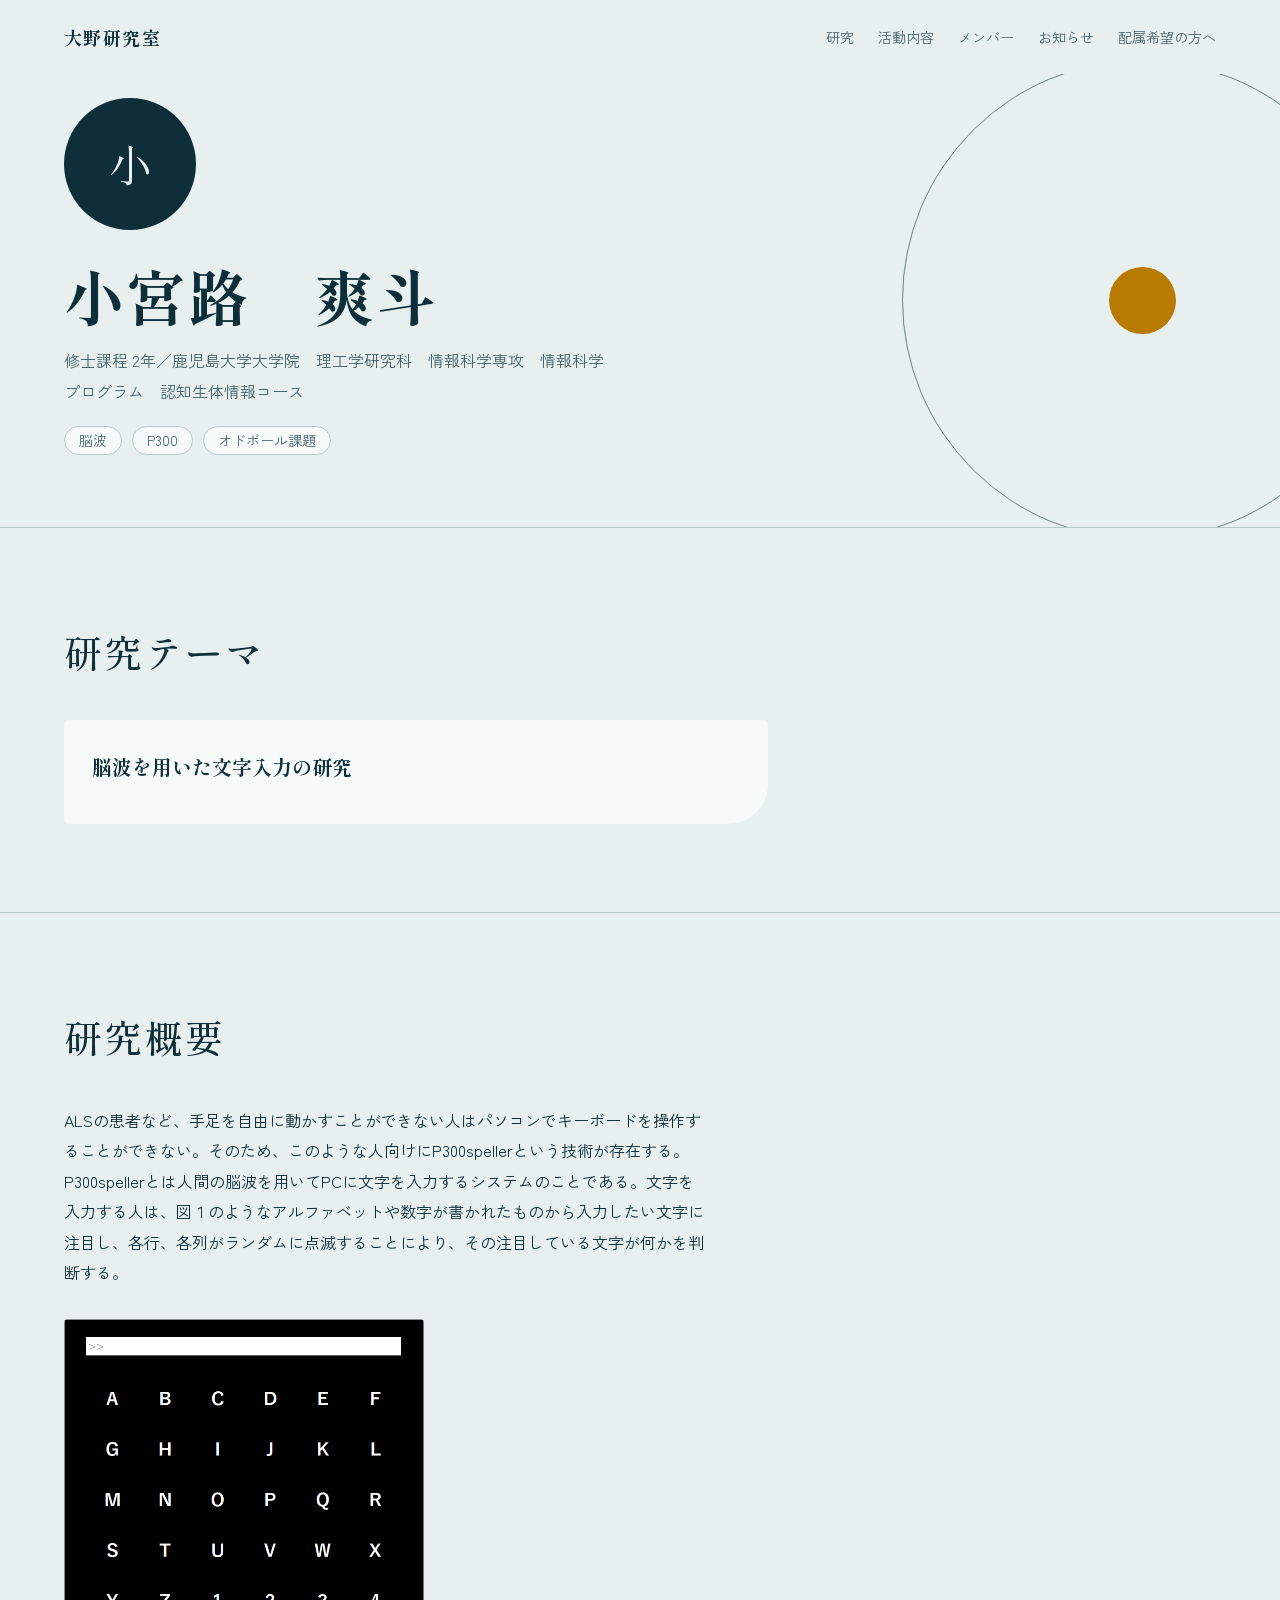
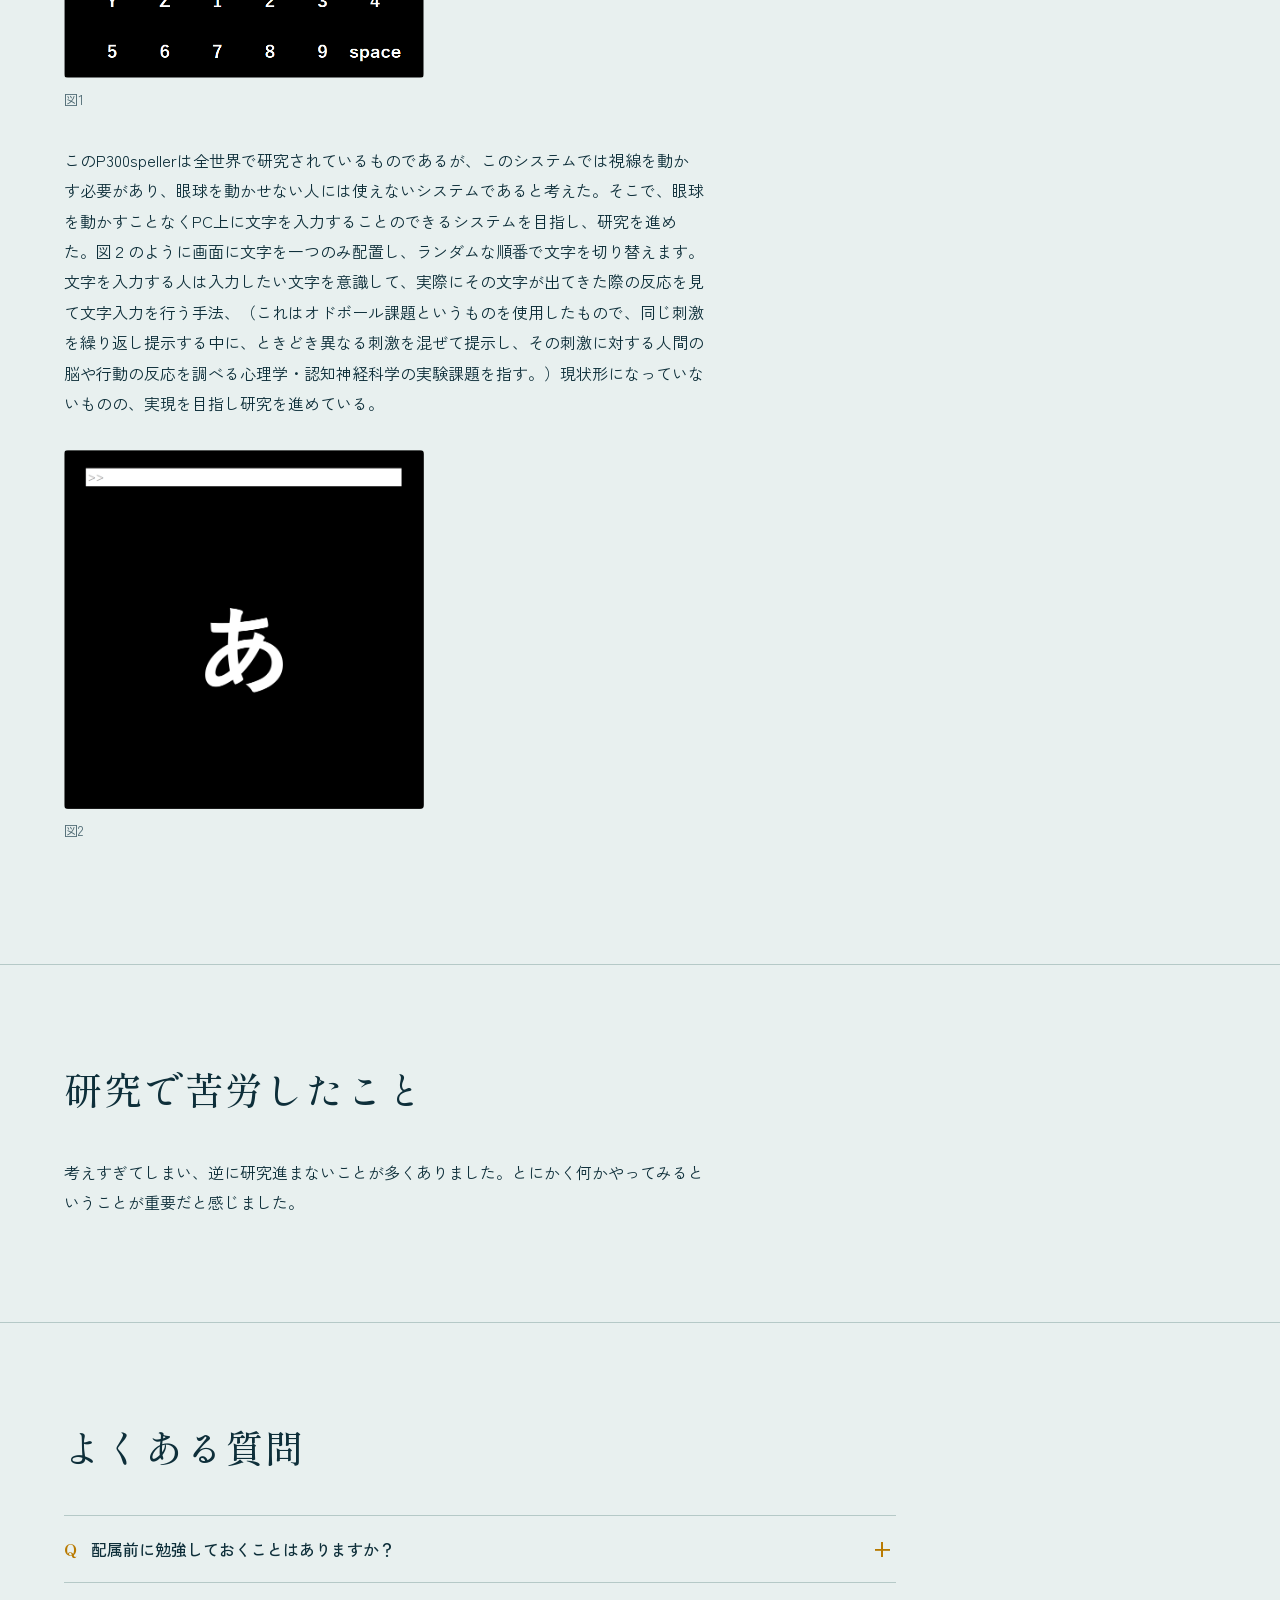
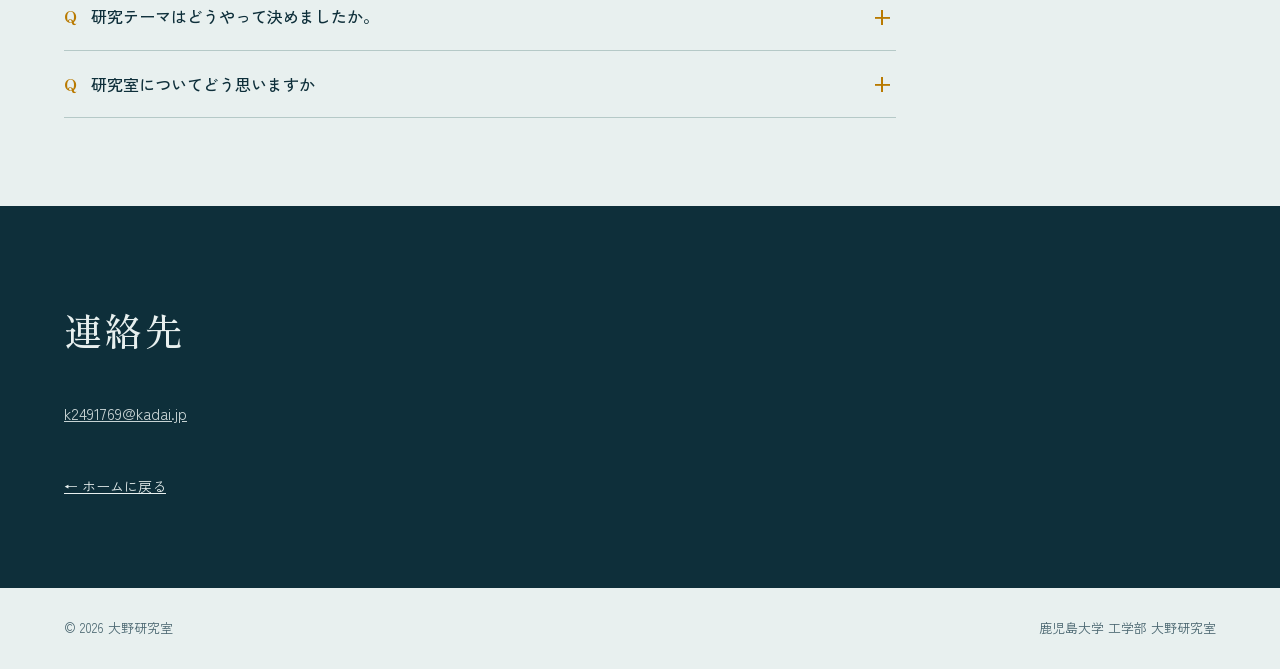
==== commit 26e04af1: "Update researcher-1.html" ====
--- a/researcher-1.html
+++ b/researcher-1.html
@@ -30,8 +30,7 @@
     { title: "脳波を用いた文字入力の研究" }
   ],
   challenges: [   // 研究で苦労したこと（文章。画像も summary と同じ書き方で入れられます）
-    "研究を進める中で苦労したことと、それをどう乗り越えたかを書きます。",
-    "失敗した経験や、そこから学んだことなども書くと、読む人の参考になります。"
+    "考えすぎてしまい、逆に研究進まないことが多くありました。とにかく何かやってみるということが重要だと感じました。"
   ],
   faq: [   // よくある質問（q: 質問, a: 答え。項目は自由に増減できます）
     { q: "配属前に勉強しておくことはありますか？", a: "研究したいテーマがあれば、それに関する勉強をしたらいいと思いますが、必須ではないです。私はしてなかったです。" },
